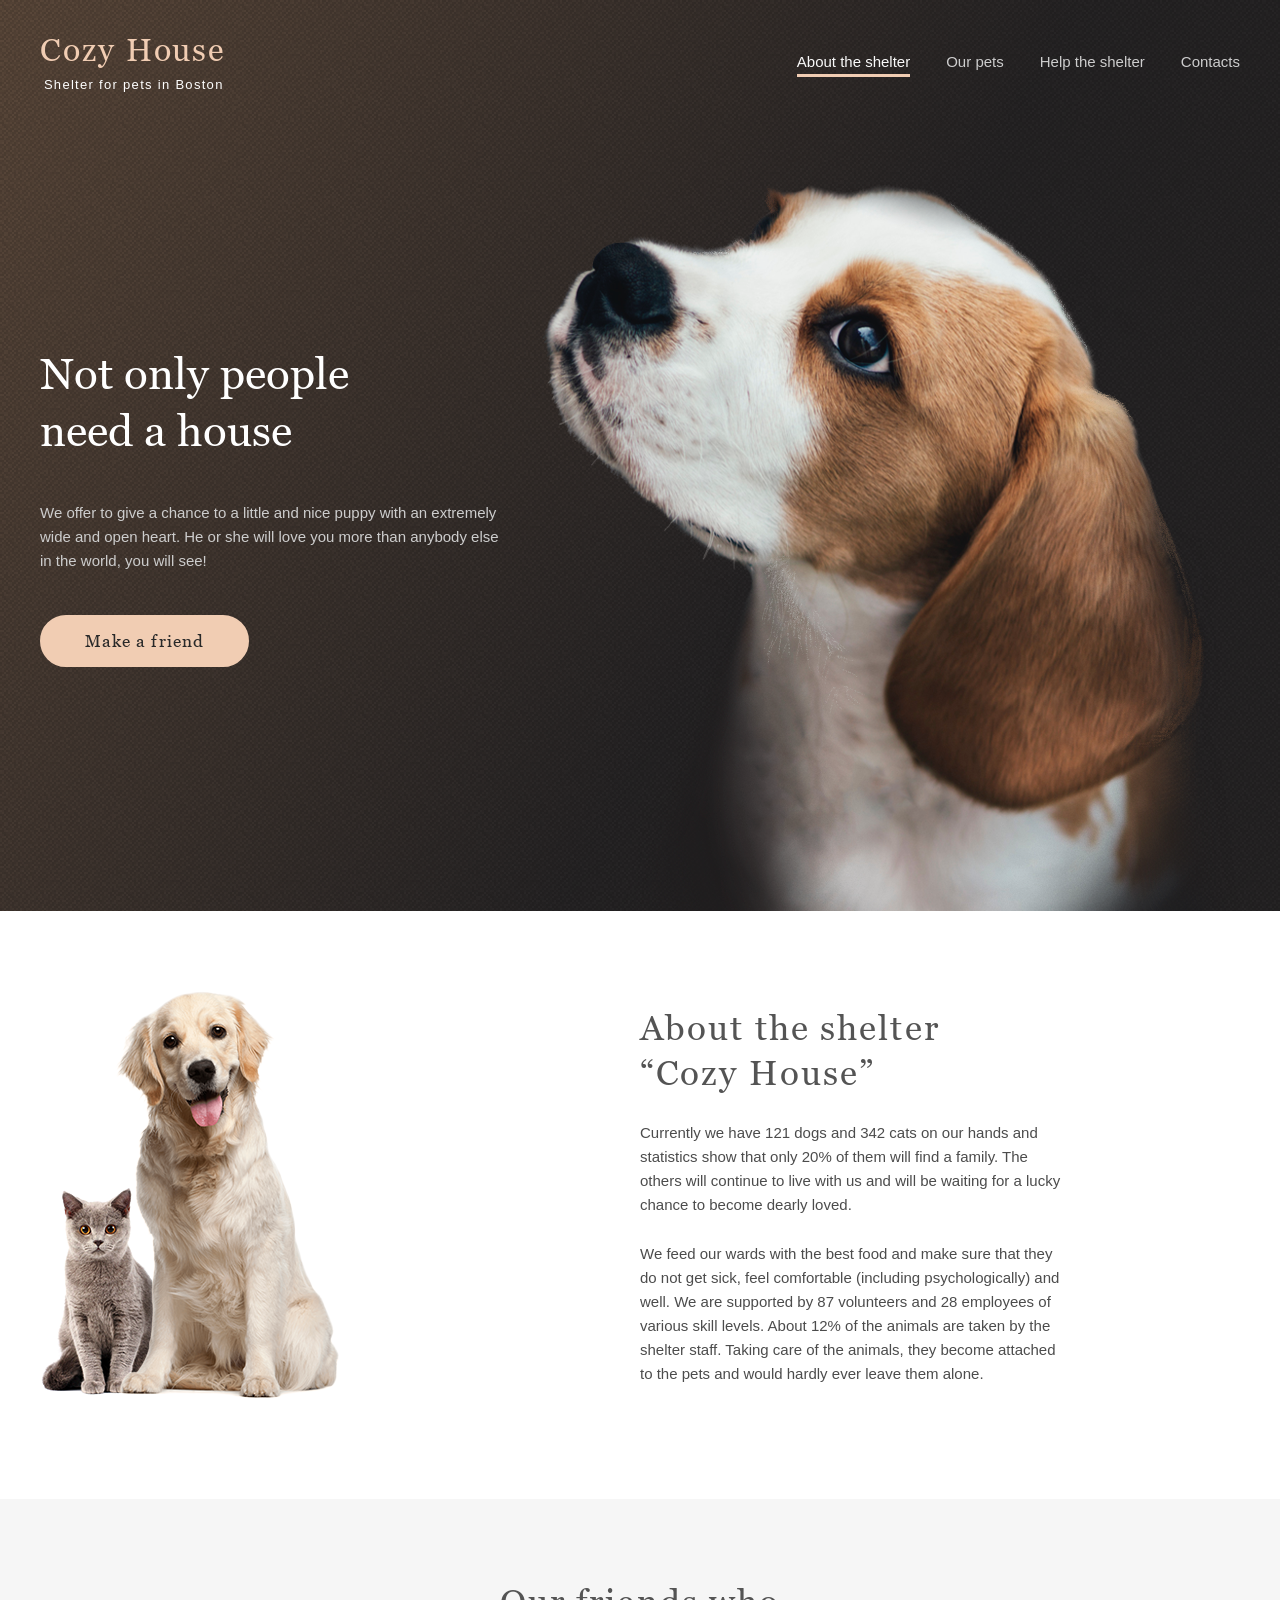
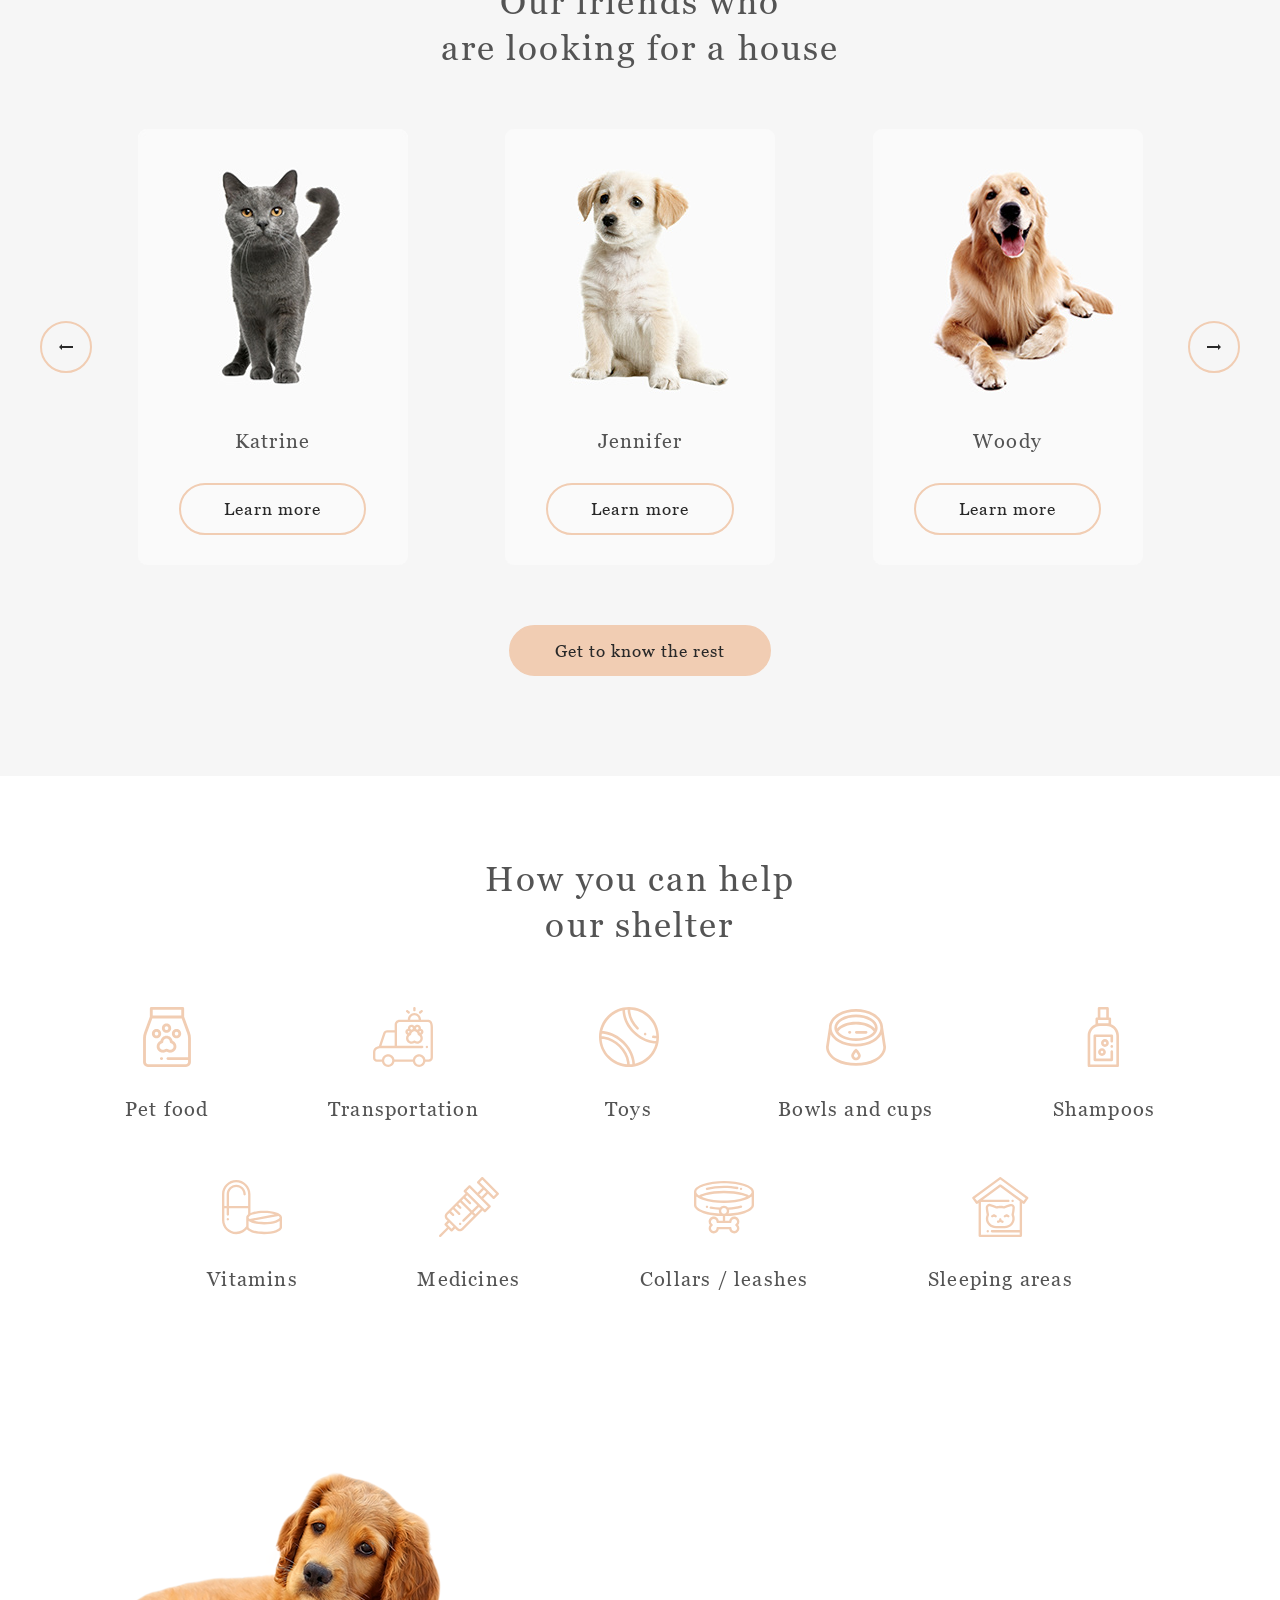
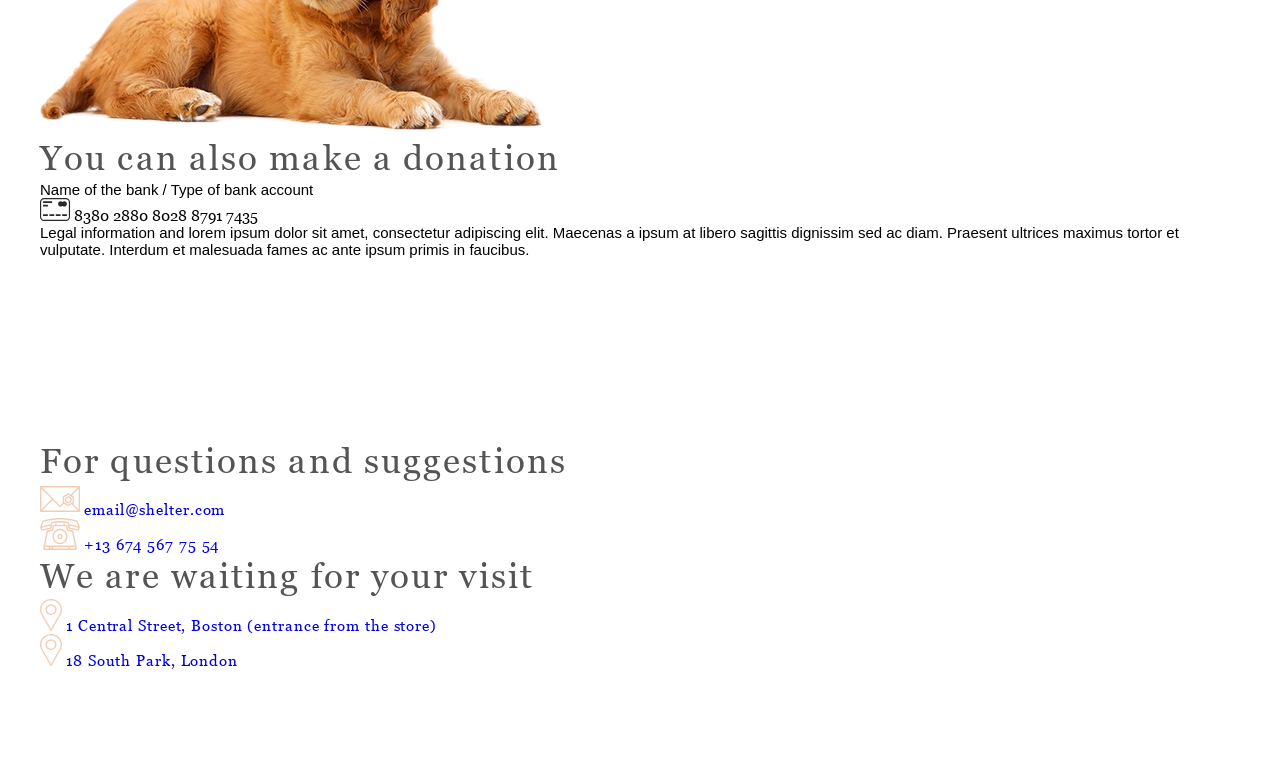
==== index.html @ 6442b113 "feat: add help section styles" ====
<!DOCTYPE html>
<html lang="en">

<head>
	<meta charset="UTF-8">
	<meta name="viewport" content="width=device-width, initial-scale=1">

	<title>Cozy Hose &bull; Shelter fot pets in Boston</title>

	<link rel="icon" href="assets/icons/dog-face.svg" type="image/svg+xml">
	<link rel="stylesheet" href="css/main.css">
</head>

<body>
	<section class="section" id="start">
		<div class="container">
			<header class="header">
				<div class="logo">
					<h1 class="logo__title">Cozy House</h1>
					<p class="logo__slogan">Shelter for pets in Boston</p>
				</div>
				
				<nav class="nav">
					<ul class="nav__list">
						<li class="nav__item"><a class="nav__link nav__link--active" href="#about">About the shelter</a></li>
						<li class="nav__item"><a class="nav__link" href="#pets">Our pets</a></li>
						<li class="nav__item"><a class="nav__link" href="#help">Help the shelter</a></li>
						<li class="nav__item"><a class="nav__link" href="#contacts">Contacts</a></li>
					</ul>
				</nav>
			</header>

			<div class="section__container">
				<div class="section__content">
					<h2 class="section__title">Not only people need a house</h2>
					<p class="section__text">We offer to give a chance to a little and nice puppy with an extremely wide and open heart. He or she will love you more than anybody else in the world, you will see!</p>
					<a class="button" href="#pets">Make a friend</a>
				</div>

				<img class="section__img" src="assets/images/start-screen-puppy.png" alt="Puppy">
			</div>
		</div>
	</section>

	<section class="section" id="about">
		<div class="container">
			<img class="section__img" src="assets/images/about-pets.png" alt="Dog with cat">

			<div class="section__content">
				<h2 class="section__title">About the shelter “Cozy House”</h2>
				<p class="section__text">Currently we have 121 dogs and 342 cats on our hands and statistics show that only 20% of them will find a family. The others will continue to live with us and will be waiting for a lucky chance to become dearly loved.</p>
				<p class="section__text">We feed our wards with the best food and make sure that they do not get sick, feel comfortable (including psychologically) and well. We are supported by 87 volunteers and 28 employees of various skill levels. About 12% of the animals are taken by the shelter staff. Taking care of the animals, they become attached to the pets and would hardly ever leave them alone.</p>
			</div>
		</div>
	</section>

	<section class="section" id="pets">
		<div class="container">
			<h2 class="section__title">Our friends who<br/>are looking for a house</h2>

			<div class="slider">
				<ul class="slider__list">
					<li class="card">
						<img class="card__img" src="assets/images/pet-katrine.jpg" alt="Cat Katrine">
						<h3 class="card__title">Katrine</h3>
						<button class="button button--alt">Learn more</button>
					</li>

					<li class="card">
						<img class="card__img" src="assets/images/pet-jennifer.jpg" alt="Dog Jennifer">
						<h3 class="card__title">Jennifer</h3>
						<button class="button button--alt">Learn more</button>
					</li>

					<li class="card">
						<img class="card__img" src="assets/images/pet-woody.jpg" alt="Dog Woody">
						<h3 class="card__title">Woody</h3>
						<button class="button button--alt">Learn more</button>
					</li>
				</ul>

				<div class="slider__nav">
					<button class="button button--alt slider__button slider__button--prev">
						<svg width="14" height="14" viewBox="0 0 14 6" fill="none" xmlns="http://www.w3.org/2000/svg">
							<path d="M14 2V4H3V6L0 3L3 0V2H14Z" fill="#292929" />
						</svg>
						<span class="button__text">Previous</span>
					</button>

					<button class="button button--alt slider__button slider__button--next">
						<svg class="button__icon" width="14" height="14" viewBox="0 0 14 6" fill="none" xmlns="http://www.w3.org/2000/svg">
							<path d="M14 2V4H3V6L0 3L3 0V2H14Z" fill="#292929" />
						</svg>
						<span class="button__text">Next</span>
					</button>
				</div>
			</div>

			<a class="button" href="#pets">Get to know the rest</a>
		</div>
	</section>

	<section class="section" id="help">
		<div class="container">
			<h2 class="section__title">How you can help<br />our shelter</h2>

			<ul class="help__list">
				<li class="help__item">
					<img class="help__icon" src="assets/icons/icon-pet-food.svg" alt="Bottle">
					<h3 class="help__title">Pet food</h3>
				</li>

				<li class="help__item">
					<img class="help__icon" src="assets/icons/icon-transportation.svg" alt="Car">
					<h3 class="help__title">Transportation</h3>
				</li>

				<li class="help__item">
					<img class="help__icon" src="assets/icons/icon-toys.svg" alt="Ball">
					<h3 class="help__title">Toys</h3>
				</li>

				<li class="help__item">
					<img class="help__icon" src="assets/icons/icon-bowls-and-cups.svg" alt="Bowl">
					<h3 class="help__title">Bowls and cups</h3>
				</li>

				<li class="help__item">
					<img class="help__icon" src="assets/icons/icon-shampoos.svg" alt="Shampoo">
					<h3 class="help__title">Shampoos</h3>
				</li>

				<li class="help__item">
					<img class="help__icon" src="assets/icons/icon-vitamins.svg" alt="Pills">
					<h3 class="help__title">Vitamins</h3>
				</li>

				<li class="help__item">
					<img class="help__icon" src="assets/icons/icon-medicines.svg" alt="Syringe">
					<h3 class="help__title">Medicines</h3>
				</li>

				<li class="help__item">
					<img class="help__icon" src="assets/icons/icon-collars-leashes.svg" alt="Collar">
					<h3 class="help__title">Collars / leashes</h3>
				</li>

				<li class="help__item">
					<img class="help__icon" src="assets/icons/icon-sleeping-area.svg" alt="Booth">
					<h3 class="help__title">Sleeping areas</h3>
				</li>
			</ul>
		</div>
	</section>

	<section class="section" id="donation">
		<div class="container">
			<img class="section__img" src="assets/images/donation-dog.png" alt="Sad dog">

			<div class="section__content">
				<h2 class="section__title">You can also make a donation</h2>
				<p class="section__subtitle">Name of the bank / Type of bank account</p>

				<div class="bank-card">
					<img class="bank-card__icon" src="assets/icons/credit-card.svg" alt="Bank card">
					<span class="bank-card__number">8380 2880 8028 8791 7435</span>
				</div>

				<p class="section__description">Legal information and lorem ipsum dolor sit amet, consectetur adipiscing elit. Maecenas a ipsum at libero sagittis dignissim sed ac diam. Praesent ultrices maximus tortor et vulputate. Interdum et malesuada fames ac ante ipsum primis in faucibus.</p>
			</div>
		</div>
	</section>

	<footer class="footer section" id="contacts">
		<div class="container">
			<div class="footer__column">
				<h2 class="section__title">For questions and suggestions</h2>

				<ul class="contacts__list">
					<li class="contacts__item">
						<img class="contact__icon" src="assets/icons/icon-email.svg" alt="Envelope">
						<a class="contact__link" href="mailto:email@shelter.com">email@shelter.com</a>
					</li>

					<li class="contacts__item">
						<img class="contact__icon" src="assets/icons/icon-phone.svg" alt="Phone">
						<a class="contact__link" href="tel:+136745677554">+13 674 567 75 54</a>
					</li>
				</ul>
			</div>

			<div class="footer__column">
				<h2 class="section__title">We are waiting for your visit</h2>

				<ul class="contacts__list">
					<li class="contacts__item">
						<img class="contact__icon" src="assets/icons/icon-marker.png" alt="Marker">
						<a class="contact__link" href="https://maps.app.goo.gl/amMdFjsu1oYTs95K6" target="_blank">1 Central Street, Boston (entrance from the store)</a>
					</li>

					<li class="contacts__item">
						<img class="contact__icon" src="assets/icons/icon-marker.png" alt="Marker">
						<a class="contact__link" href="https://maps.app.goo.gl/QRbNiAE42L1qrXa69" target="_blank">18 South Park, London </a>
					</li>
				</ul>
			</div>
		</div>
	</footer>
</body>

</html>
---- css/main.css ----
@import url("fonts.css");
@import url("colors.css");

html {
	box-sizing: border-box;
	height: 100%;
}

*, ::after, ::before {
	box-sizing: inherit;
}

body {
	height: inherit;
	margin: 0;
}

h1, h2, h3, ul, p {
	margin: 0;
	padding: 0;
}

ul {
	list-style: none;
}

a {
	text-decoration: none;
}

.container {
	margin: 0 auto;
	max-width: 1280px;
	padding-left: 2.5rem;
	padding-right: 2.5rem;
	padding-top: 5rem;
	padding-bottom: 6.25rem;
}

.section {
	.section__container {
		display: flex;
		justify-content: space-between;
	}

	.section__content {
		display: flex;
		flex-direction: column;
	}

	.section__title {
		font-size: 2.1875rem;
		line-height: 130%;
		color: var(--color-dark-l);
	}

	.section__text {
		line-height: 160%;
	}

}

.button {
	display: inline-flex;
	padding: 0.82em 2.55em;
	border-radius: 100px;
	border: 2px solid var(--color-primary);
	background-color: var(--color-primary);
	font-size: 1.0625rem;

	color: var(--color-dark-3xl);

	&:hover {
		border-color: var(--color-primary-light);
		background-color: var(--color-primary-light);
	}
}

.button--alt {
	background: transparent;
}

.header {
	display: flex;
	justify-content: space-between;
}

.logo {
	.logo__title {
		color: var(--color-primary);
		font-size: 2rem;
	}

	.logo__slogan {
		margin-top: 0.7em;
		margin-left: 0.3em;
		color: var(--color-light-xl);
		font-size: 0.8125rem;
		letter-spacing: 0.1em;
	}
}

.nav {
	align-content: center;

	.nav__list {
		display: flex;
		gap: 2.4em;
	}

	.nav__link {
		display: inline-flex;
		font-family: var(--font-family-secondary);
		letter-spacing: 0em;
		color: var(--color-dark-s);

		&:hover {
			color: var(--color-light-s);
		}
	}

	.nav__link--active {
		position: relative;
		color: var(--color-light-s);

		&::after {
			position: absolute;
			content: "";
			bottom: -7px;
			width: 100%;
			height: 3px;
			background-color: var(--color-primary);
		}
	}
}

#start {
	padding-top: 1.875rem;
	background: var(--background-start);

	.container {
		padding-top: 0;
		padding-bottom: 0;
	}

	.section__content {
		align-items: baseline;
		gap: 2.625rem;
		padding-top: 15.8rem;
		padding-bottom: 15.25rem;
	}

	.section__title {
		max-width: 310px;
		font-size: 2.75rem;
		letter-spacing: 0em;
		color: var(--color-light-xl);
	}

	.section__text {
		max-width: 460px;
		color: var(--color-dark-s);
	}

	.section__img {
		align-self: end;
		object-fit: contain;
	}
}

#about {
	background-color: var(--color-light-xl);

	.container {
		display: grid;
		grid-template-columns: repeat(2, 1fr);
		justify-self: end;
		align-items: center;
	}

	.section__content {
		max-width: 430px;
		gap: 1.5625rem;
	}

	.section__title {
		max-width: 370px;
	}

	.section__text {
		color: var(--color-dark-xl);
	}
}

#pets {
	background: var(--color-light-l);

	.container {
		display: flex;
		flex-direction: column;
		align-items: center;
		gap: 3.7rem;
	}

	.section__title {
		text-align: center;
	}
}

.slider {
	position: relative;
	width: 100%;

	.slider__list {
		display: flex;
		justify-content: space-evenly;
	}

	.slider__nav {
		position: absolute;
		top: 50%;
		display: flex;
		width: 100%;
		justify-content: space-between;
		transform: translateY(-50%);
		pointer-events: none;
	}

	.slider__button {
		padding: 1em;
		pointer-events: initial;

		.button__text {
			font-size: 0;
			letter-spacing: 0;
		}
	}

	.slider__button--next {
		.button__icon {
			transform: scaleX(-1);
		}
	}
}

.card {
	display: flex;
	flex-direction: column;
	align-items: center;
	gap: 1.87rem;
	border-radius: 9px;
	padding-bottom: 1.9rem;
	background: var(--color-light-s);
	overflow: hidden;
	cursor: pointer;

	.card__title {
		font-size: 1.25rem;
		color: var(--color-dark-l);
	}

	&:hover {
		background: var(--color-light-xl);
		box-shadow: 0 2px 35px 14px rgba(13, 13, 13, 0.04);
	}
}

#help {
	background: var(--color-light-xl);

	.container {
		display: grid;
		gap: 3.75rem;
	}

	.section__title {
		text-align: center;
	}
}

.help__list {
	display: flex;
	flex-wrap: wrap;
	justify-content: center;
	gap: 3.5rem 0;
}

.help__item {
	display: grid;
	padding: 0 3.74rem;
	justify-items: center;
	gap: 1.875rem;
}

.help__title {
	font-size: 1.25rem;
	color: var(--color-dark-l);
}
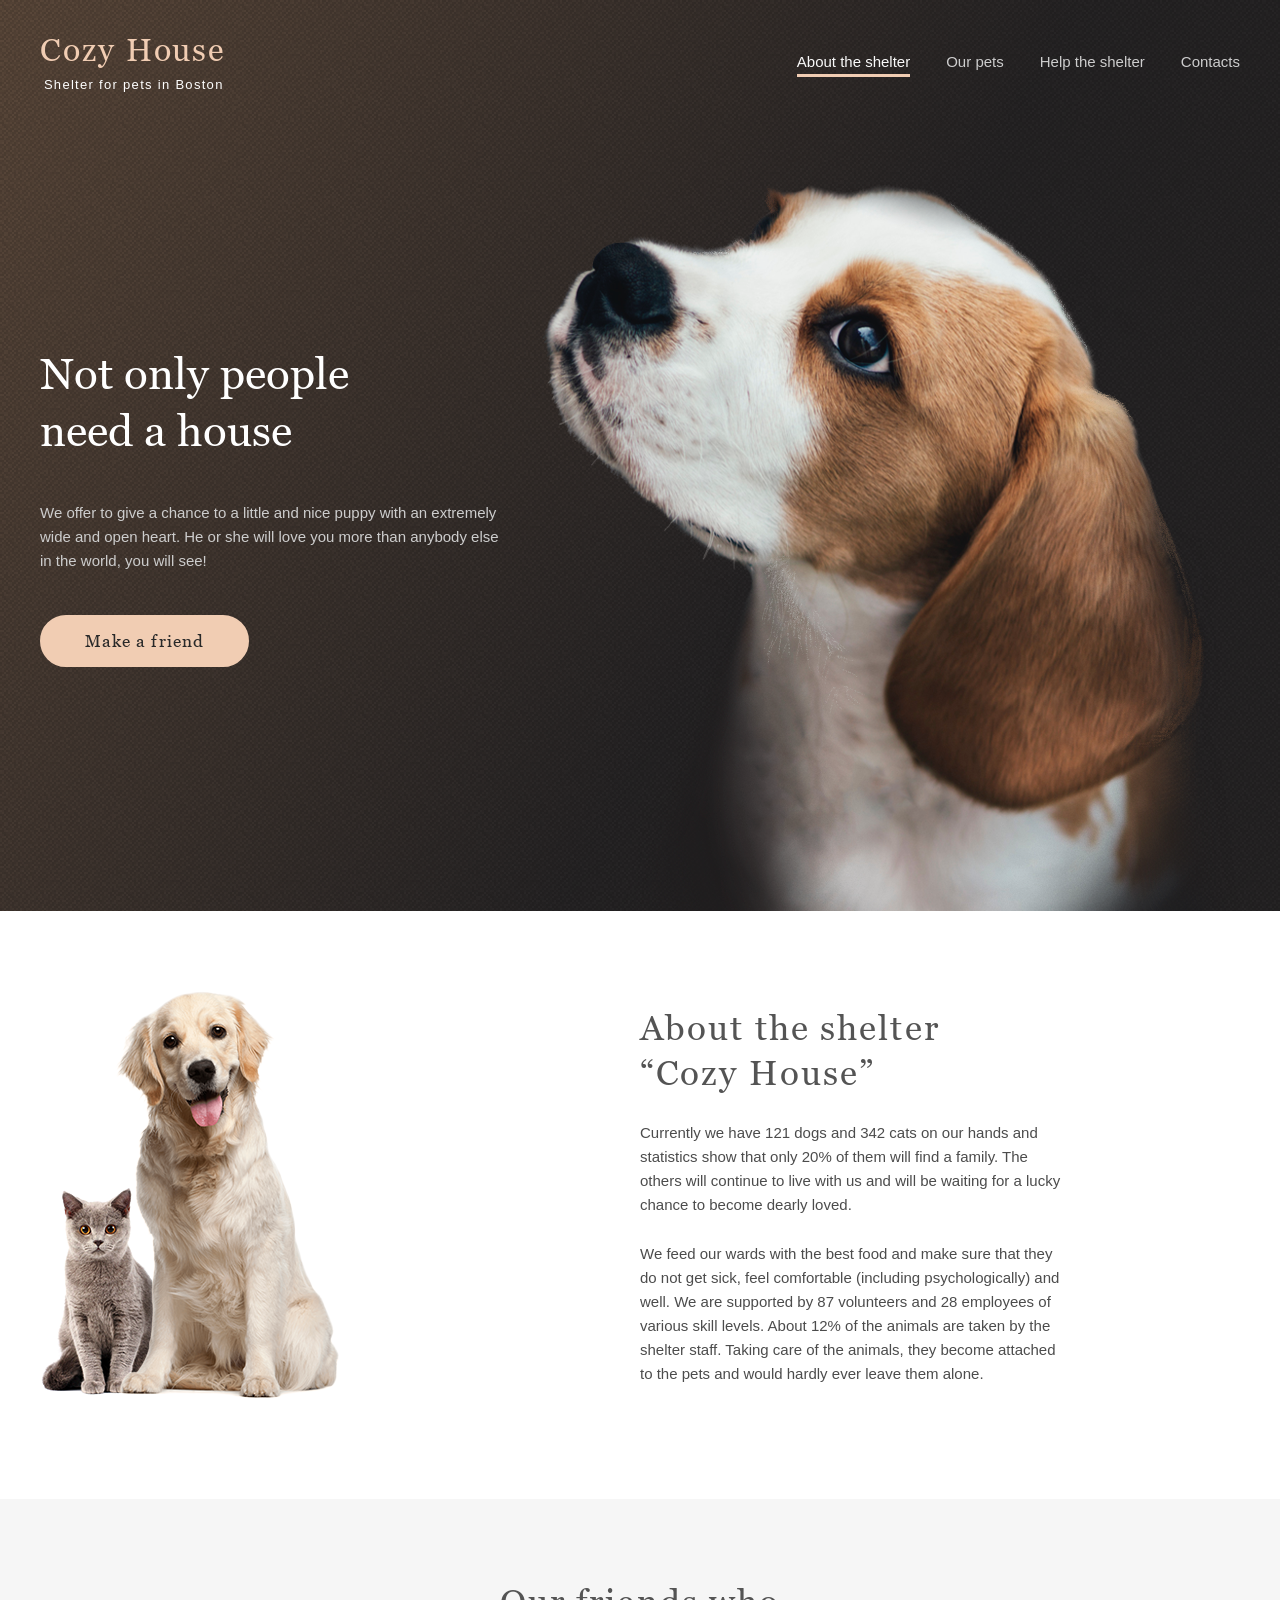
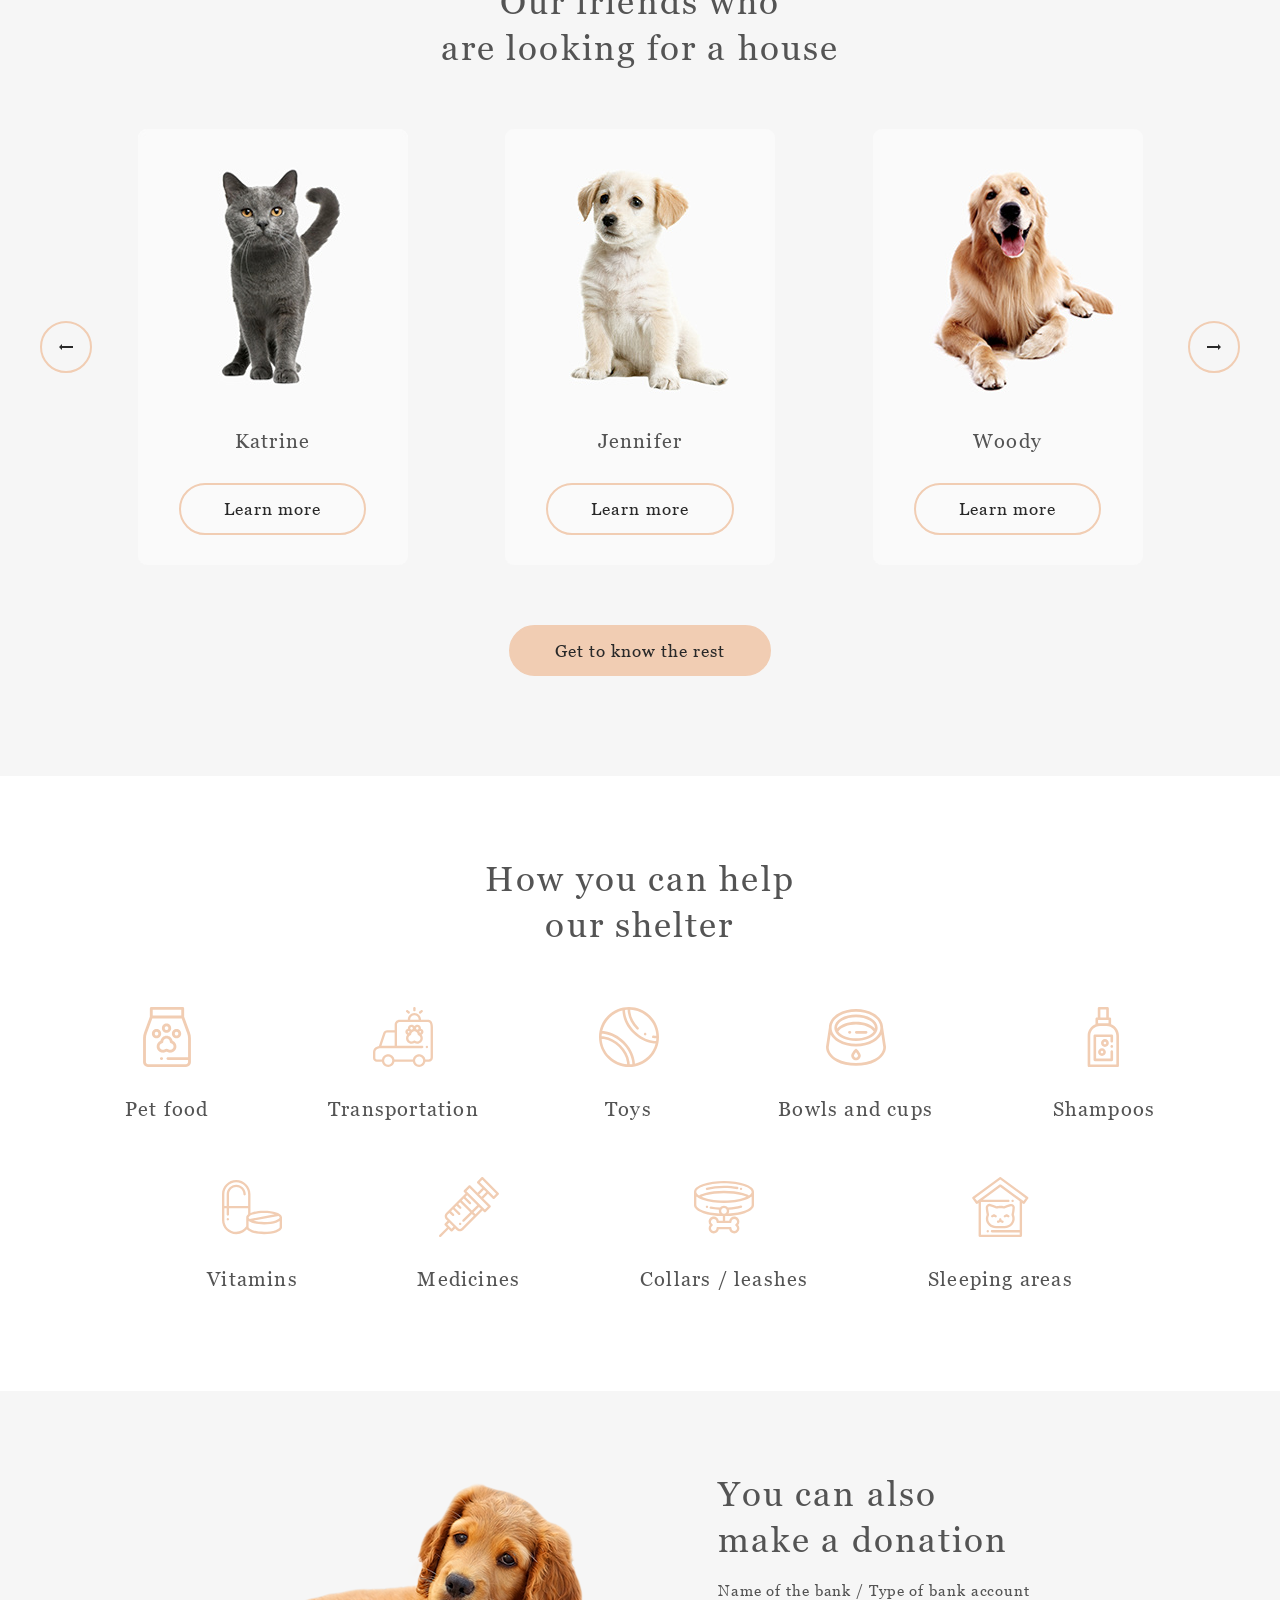
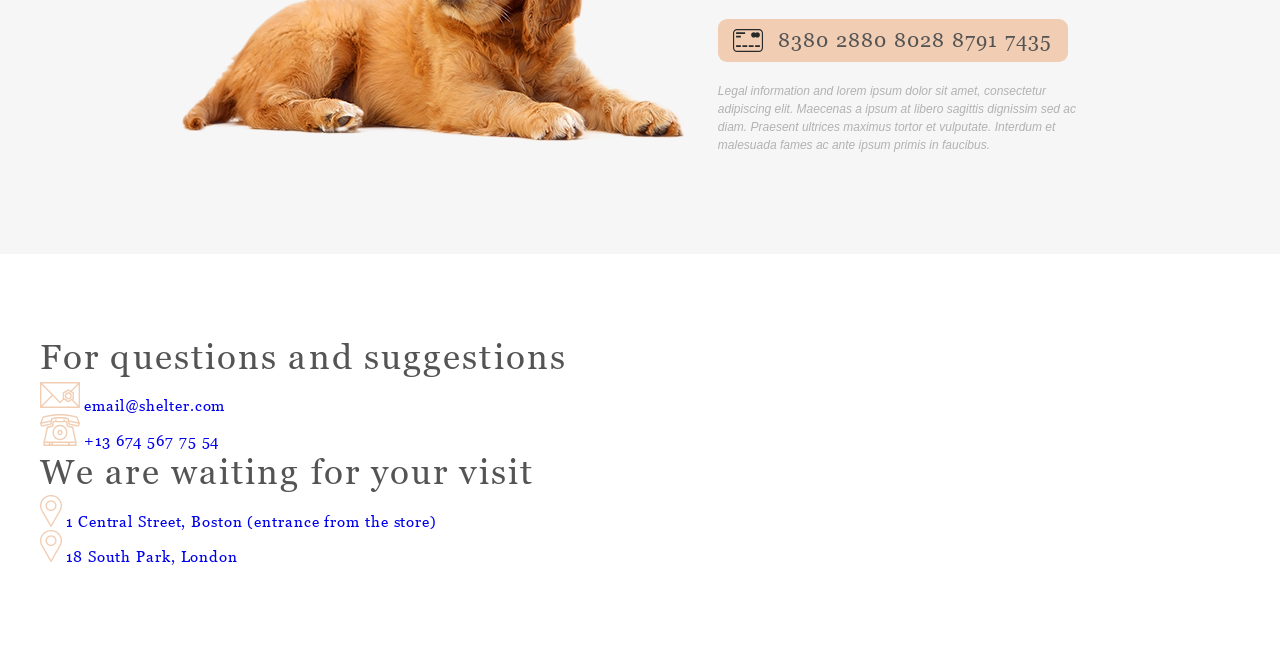
==== commit 4a6a0d1b: "feat: add danation section styles" ====
--- a/index.html
+++ b/index.html
@@ -158,7 +158,7 @@
 			<img class="section__img" src="assets/images/donation-dog.png" alt="Sad dog">
 
 			<div class="section__content">
-				<h2 class="section__title">You can also make a donation</h2>
+				<h2 class="section__title">You can also<br />make a donation</h2>
 				<p class="section__subtitle">Name of the bank / Type of bank account</p>
 
 				<div class="bank-card">
--- a/css/main.css
+++ b/css/main.css
@@ -26,6 +26,10 @@
 
 a {
 	text-decoration: none;
+}
+
+img {
+	object-fit: contain;
 }
 
 .container {
@@ -296,3 +300,45 @@
 	font-size: 1.25rem;
 	color: var(--color-dark-l);
 }
+
+#donation {
+	background: var(--color-light-l);
+
+	.container {
+		display: flex;
+		justify-content: center;
+		gap: 1.92rem;
+	}
+
+	.section__content {
+		max-width: 380px;
+		align-items: baseline;
+		gap: 1.25rem;
+
+		.section__subtitle {
+			font-family: var(--font-family-primary);
+			line-height: 110%;
+			letter-spacing: 0.06em;
+			color: var(--color-dark-l);
+		}
+
+		.section__description {
+			font-style: italic;
+			font-size: 0.75rem;
+			line-height: 150%;
+			color: var(--color-dark-m);
+		}
+	}
+}
+
+.bank-card {
+	display: flex;
+	border-radius: 9px;
+	padding: 0.5em 0.75em;
+	background: var(--color-primary);
+	font-size: 1.25rem;
+	line-height: 115%;
+	letter-spacing: 0.06em;
+	color: var(--color-dark-l);
+	gap: 0.75em;
+}
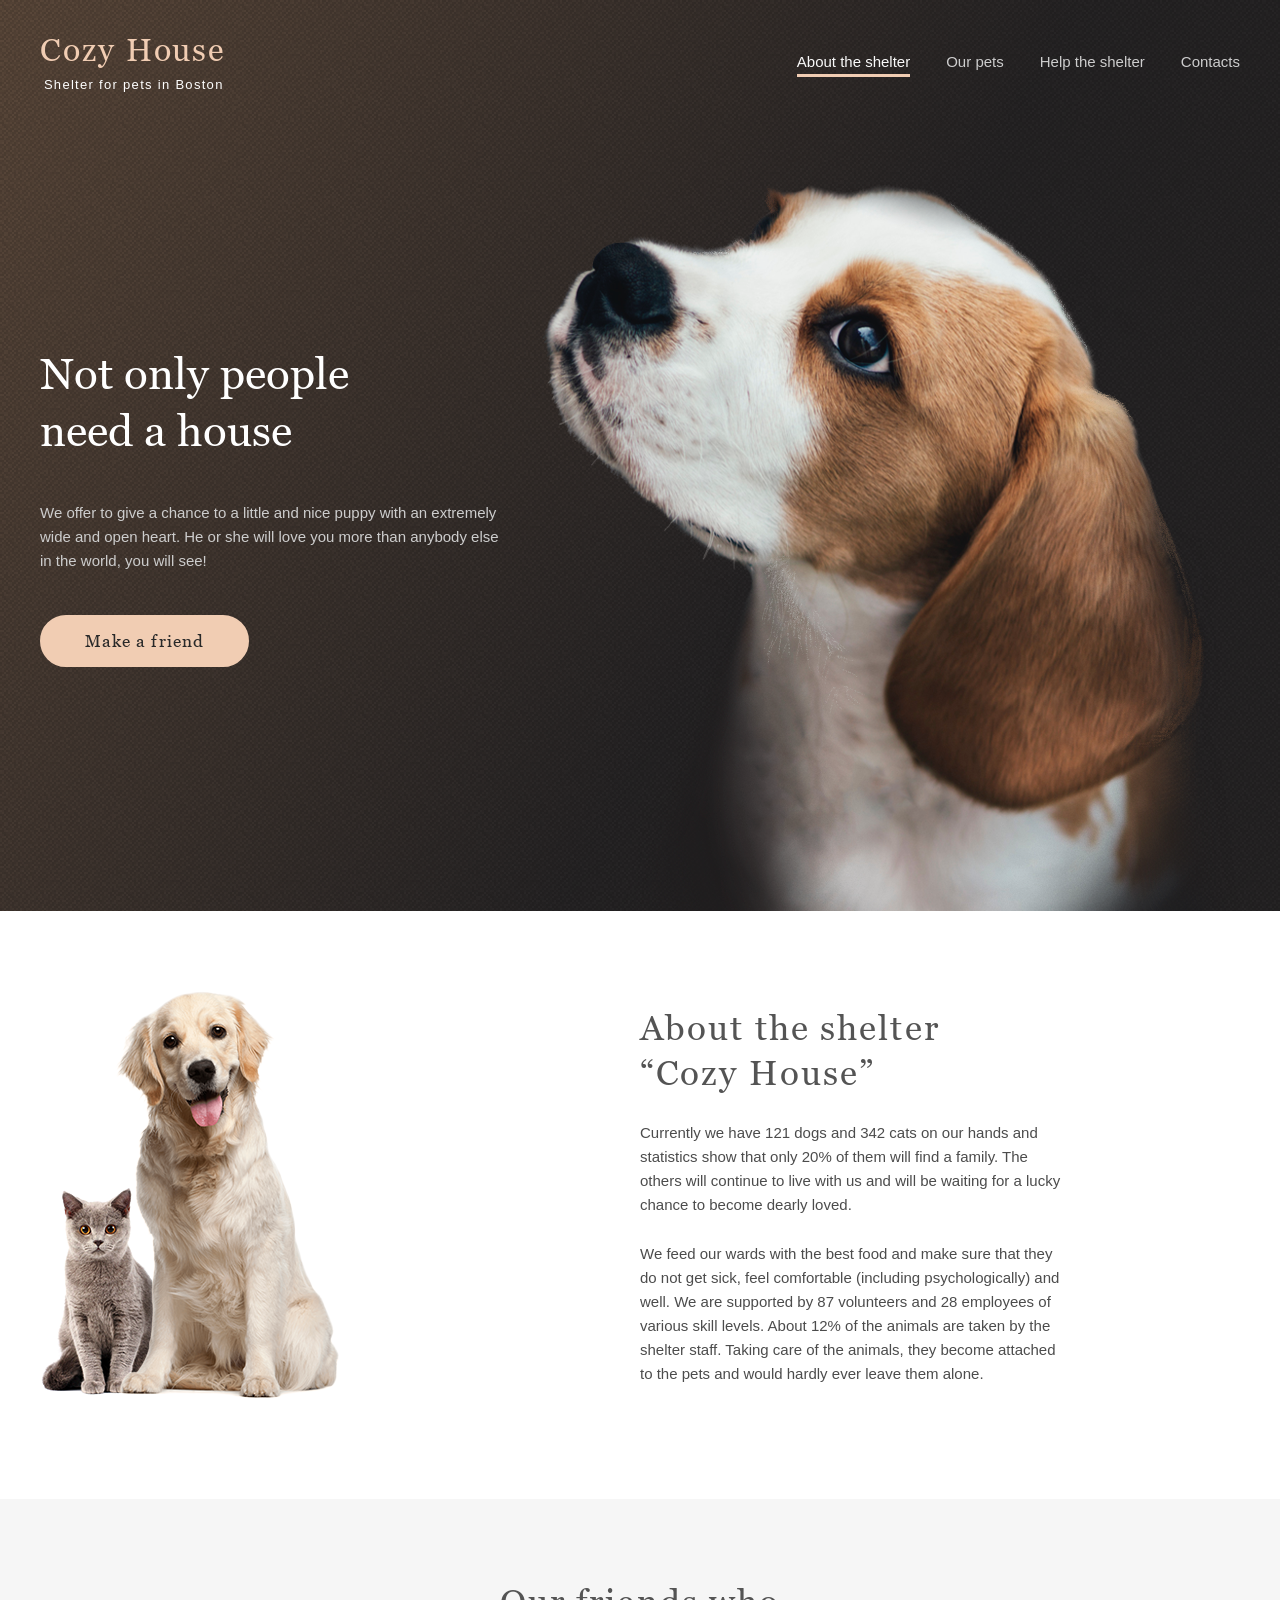
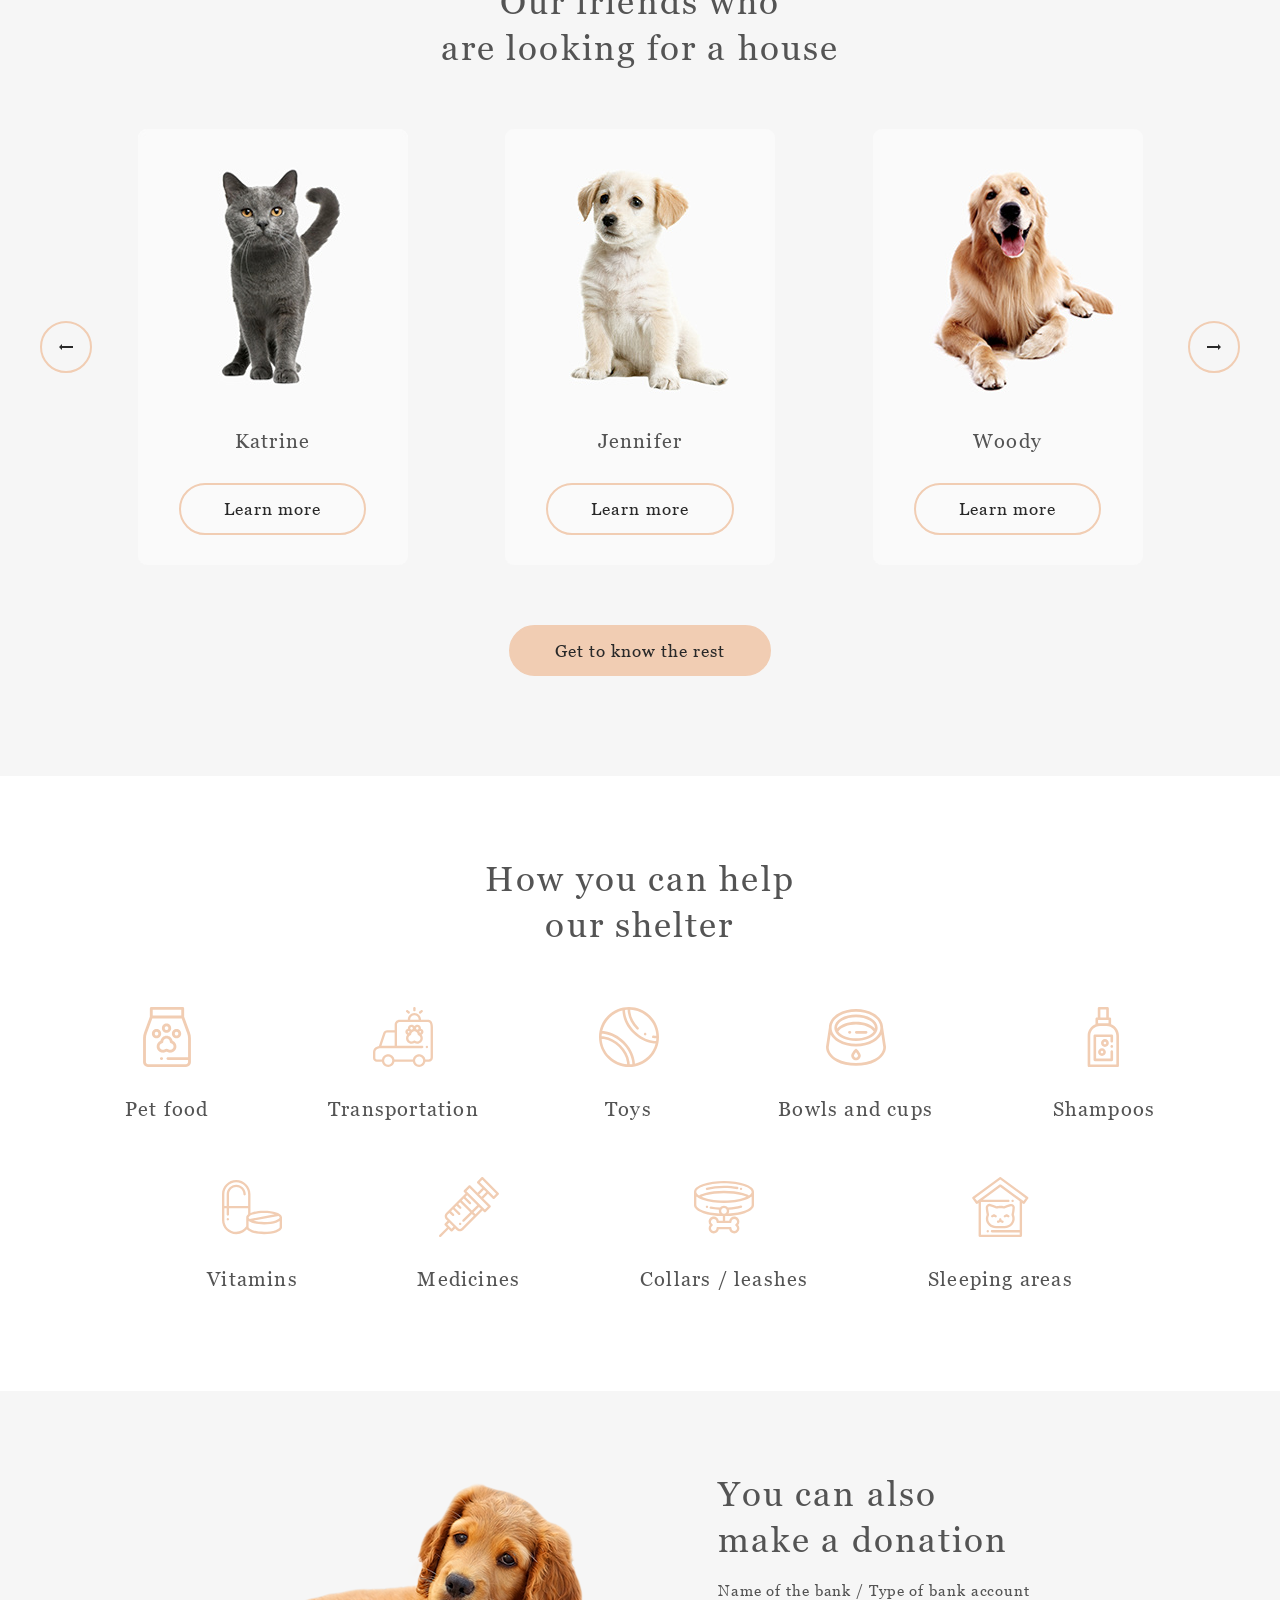
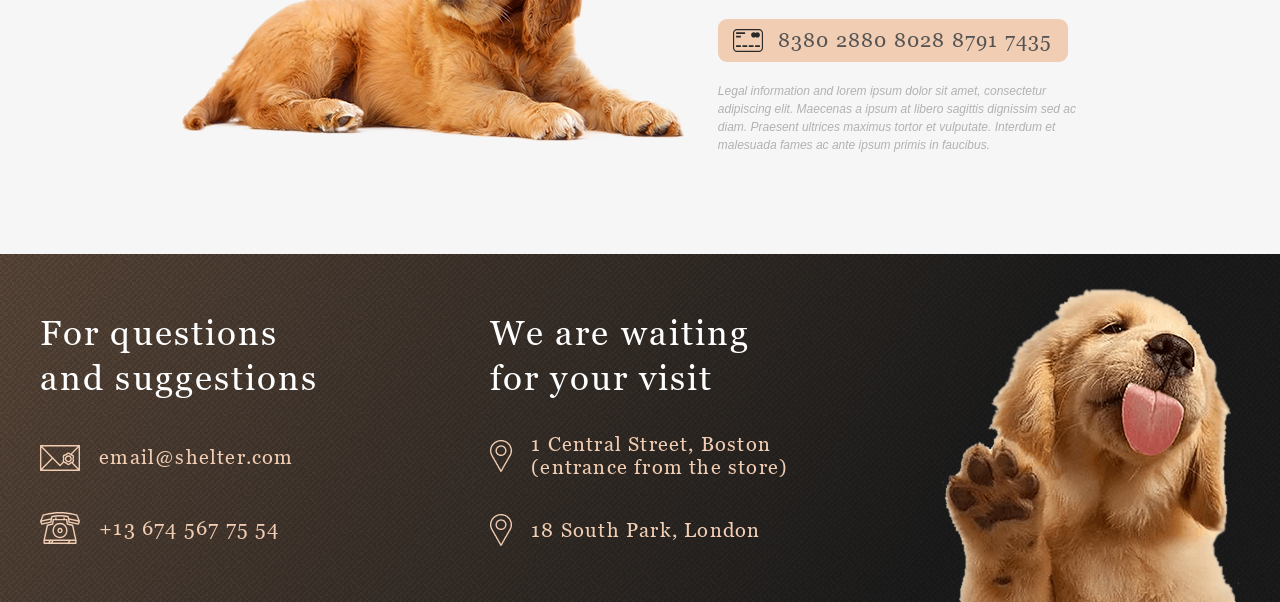
==== commit f3d9392a: "feat: add footer styles" ====
--- a/index.html
+++ b/index.html
@@ -178,13 +178,13 @@
 
 				<ul class="contacts__list">
 					<li class="contacts__item">
-						<img class="contact__icon" src="assets/icons/icon-email.svg" alt="Envelope">
-						<a class="contact__link" href="mailto:email@shelter.com">email@shelter.com</a>
-					</li>
-
-					<li class="contacts__item">
-						<img class="contact__icon" src="assets/icons/icon-phone.svg" alt="Phone">
-						<a class="contact__link" href="tel:+136745677554">+13 674 567 75 54</a>
+						<img class="contacts__icon" src="assets/icons/icon-email.svg" alt="Envelope">
+						<a class="contacts__link" href="mailto:email@shelter.com">email@shelter.com</a>
+					</li>
+
+					<li class="contacts__item">
+						<img class="contacts__icon" src="assets/icons/icon-phone.svg" alt="Phone">
+						<a class="contacts__link" href="tel:+136745677554">+13 674 567 75 54</a>
 					</li>
 				</ul>
 			</div>
@@ -194,16 +194,18 @@
 
 				<ul class="contacts__list">
 					<li class="contacts__item">
+						<img class="contacts__icon" src="assets/icons/icon-marker.png" alt="Marker">
+						<a class="contacts__link" href="https://maps.app.goo.gl/amMdFjsu1oYTs95K6" target="_blank">1 Central Street, Boston (entrance from the store)</a>
+					</li>
+
+					<li class="contacts__item">
 						<img class="contact__icon" src="assets/icons/icon-marker.png" alt="Marker">
-						<a class="contact__link" href="https://maps.app.goo.gl/amMdFjsu1oYTs95K6" target="_blank">1 Central Street, Boston (entrance from the store)</a>
-					</li>
-
-					<li class="contacts__item">
-						<img class="contact__icon" src="assets/icons/icon-marker.png" alt="Marker">
-						<a class="contact__link" href="https://maps.app.goo.gl/QRbNiAE42L1qrXa69" target="_blank">18 South Park, London </a>
+						<a class="contacts__link" href="https://maps.app.goo.gl/QRbNiAE42L1qrXa69" target="_blank">18 South Park, London </a>
 					</li>
 				</ul>
 			</div>
+			
+			<img class="footer__img" src="assets/images/footer-puppy.png" alt="Puppy">
 		</div>
 	</footer>
 </body>
--- a/css/main.css
+++ b/css/main.css
@@ -342,3 +342,56 @@
 	color: var(--color-dark-l);
 	gap: 0.75em;
 }
+
+.footer {
+	background: var(--background-footer);
+
+	.container {
+		padding-top: 0;
+		padding-bottom: 0;
+		display: grid;
+		grid-template-columns: repeat(3, 300px);
+		justify-content: space-between;
+	}
+
+	.section__title {
+		color: var(--color-light-xl);
+	}
+
+	.footer__column {
+		display: grid;
+		gap: 2rem;
+		padding: 3.5rem 0;
+	}
+
+	.footer__img {
+		justify-self: end;
+		align-self: end;
+	}
+
+	.contacts__list {
+		display: grid;
+		gap: 2.2rem;
+	}
+
+	.contacts__item {
+		display: flex;
+		align-items: center;
+		gap: 1.2rem;
+	}
+
+	.contacts__icon {
+		object-fit: none;
+	}
+
+	.contacts__link {
+		font-size: 1.25rem;
+		line-height: 115%;
+		color: var(--color-primary);
+
+		&:hover {
+			color: var(--color-primary-light);
+			text-decoration: underline;
+		}
+	}
+}
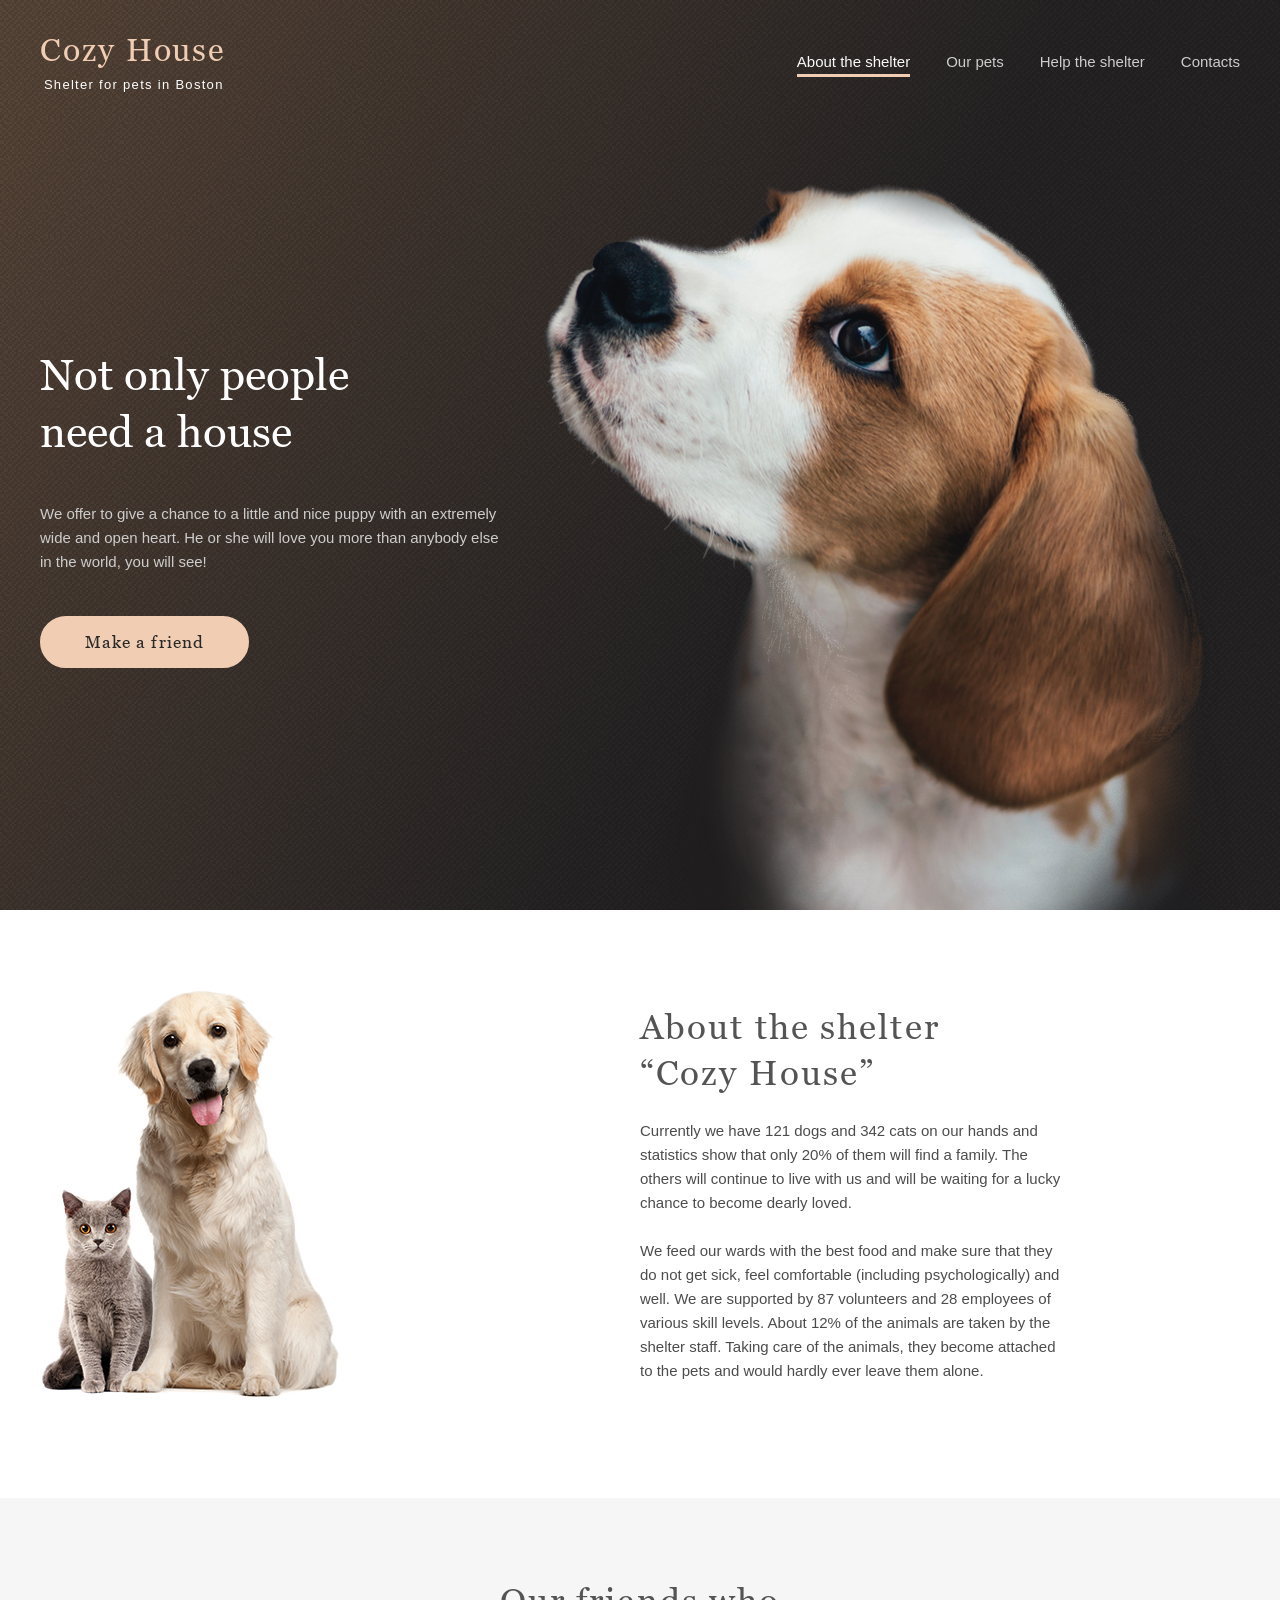
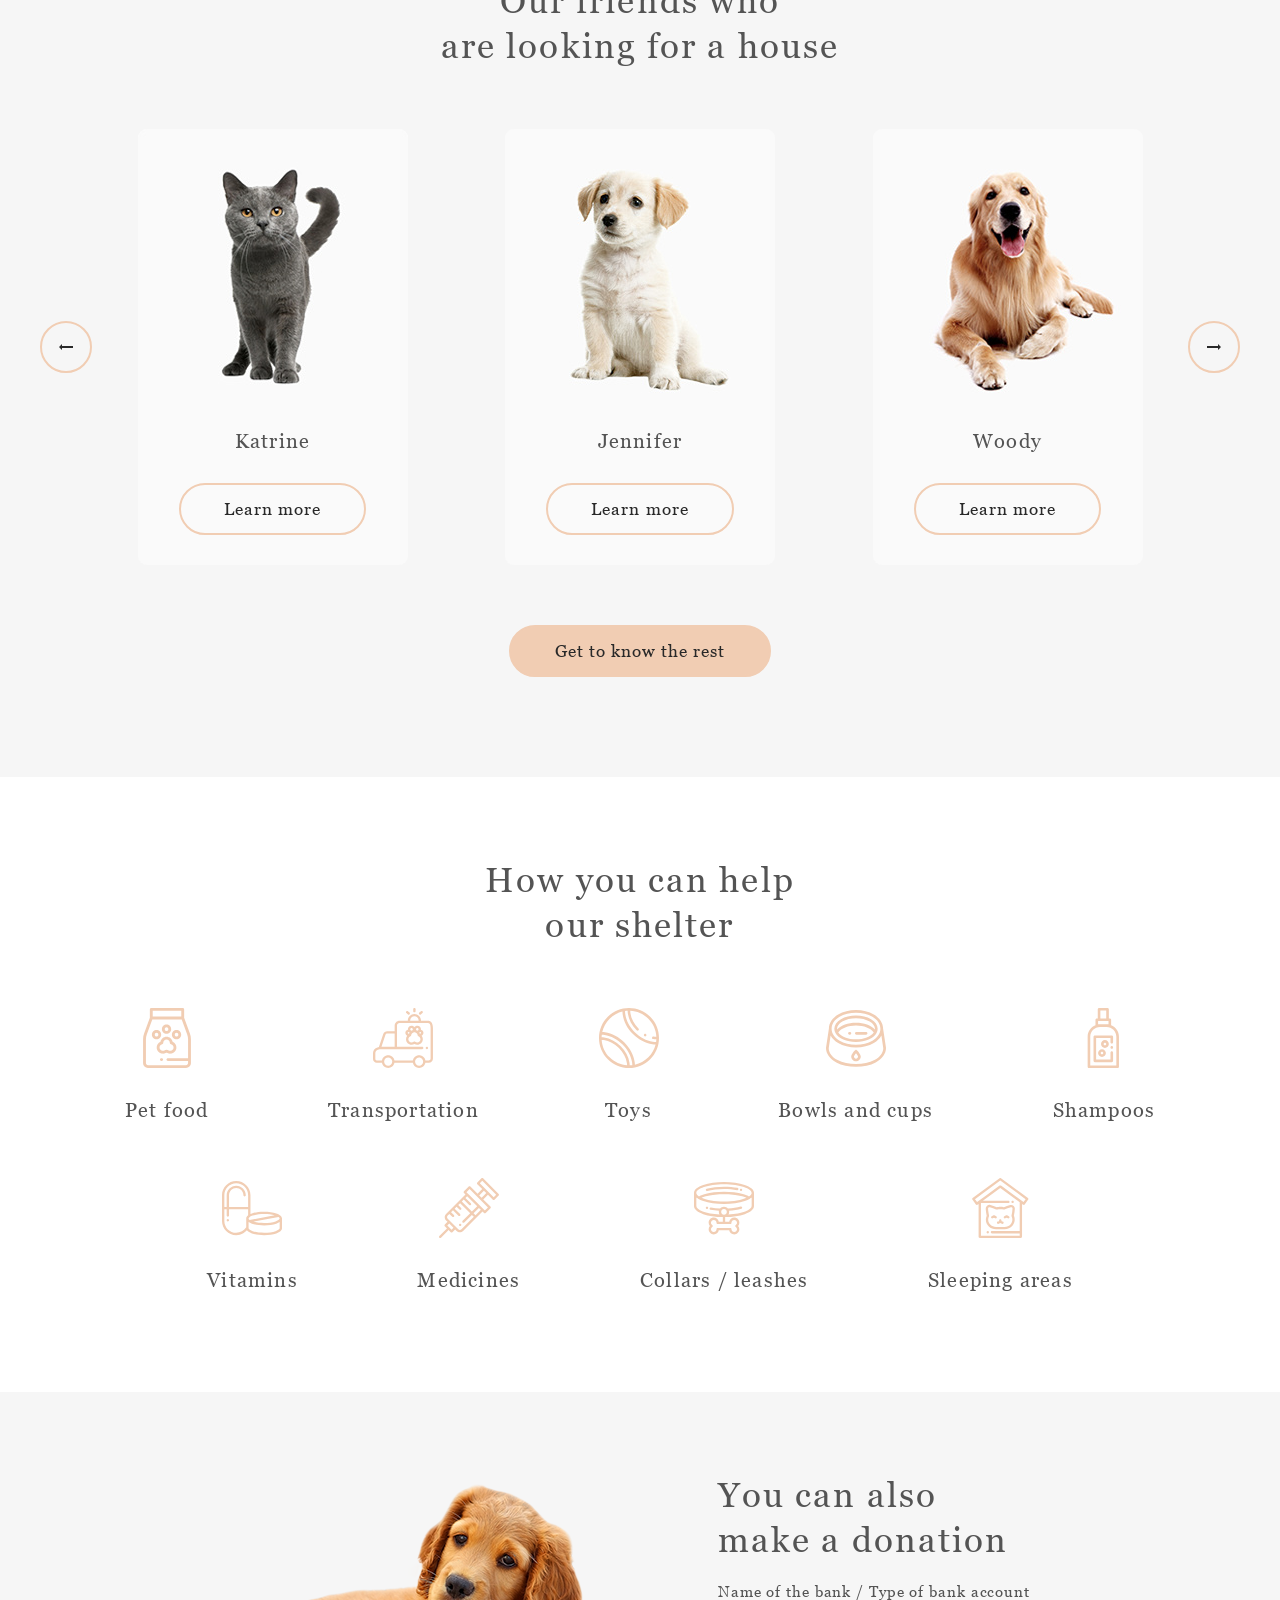
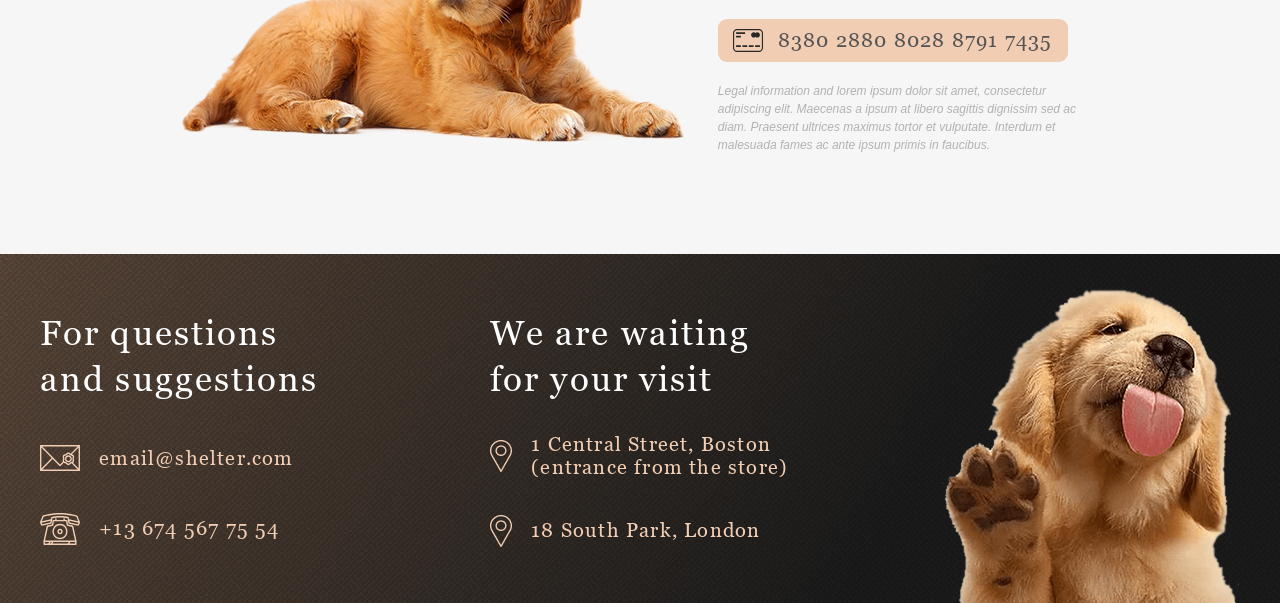
==== commit 4a81ce0d: "feat: change header in main page and add pets page with header and footer" ====
--- a/index.html
+++ b/index.html
@@ -5,7 +5,7 @@
 	<meta charset="UTF-8">
 	<meta name="viewport" content="width=device-width, initial-scale=1">
 
-	<title>Cozy Hose &bull; Shelter fot pets in Boston</title>
+	<title>Cozy Hose &bull; Main page</title>
 
 	<link rel="icon" href="assets/icons/dog-face.svg" type="image/svg+xml">
 	<link rel="stylesheet" href="css/main.css">
@@ -13,8 +13,8 @@
 
 <body>
 	<section class="section" id="start">
-		<div class="container">
-			<header class="header">
+		<header class="header">
+			<div class="container header__container">
 				<div class="logo">
 					<h1 class="logo__title">Cozy House</h1>
 					<p class="logo__slogan">Shelter for pets in Boston</p>
@@ -23,22 +23,22 @@
 				<nav class="nav">
 					<ul class="nav__list">
 						<li class="nav__item"><a class="nav__link nav__link--active" href="#about">About the shelter</a></li>
-						<li class="nav__item"><a class="nav__link" href="#pets">Our pets</a></li>
+						<li class="nav__item"><a class="nav__link" href="pets.html">Our pets</a></li>
 						<li class="nav__item"><a class="nav__link" href="#help">Help the shelter</a></li>
 						<li class="nav__item"><a class="nav__link" href="#contacts">Contacts</a></li>
 					</ul>
 				</nav>
-			</header>
-
-			<div class="section__container">
-				<div class="section__content">
-					<h2 class="section__title">Not only people need a house</h2>
-					<p class="section__text">We offer to give a chance to a little and nice puppy with an extremely wide and open heart. He or she will love you more than anybody else in the world, you will see!</p>
-					<a class="button" href="#pets">Make a friend</a>
-				</div>
-
-				<img class="section__img" src="assets/images/start-screen-puppy.png" alt="Puppy">
-			</div>
+			</div>
+		</header>
+
+		<div class="container section__container">
+			<div class="section__content">
+				<h2 class="section__title">Not only people need a house</h2>
+				<p class="section__text">We offer to give a chance to a little and nice puppy with an extremely wide and open heart. He or she will love you more than anybody else in the world, you will see!</p>
+				<a class="button" href="#pets">Make a friend</a>
+			</div>
+
+			<img class="section__img" src="assets/images/start-screen-puppy.png" alt="Puppy">
 		</div>
 	</section>
 
@@ -96,7 +96,7 @@
 				</div>
 			</div>
 
-			<a class="button" href="#pets">Get to know the rest</a>
+			<a class="button" href="pets.html">Get to know the rest</a>
 		</div>
 	</section>
 
--- a/css/main.css
+++ b/css/main.css
@@ -45,6 +45,8 @@
 	.section__container {
 		display: flex;
 		justify-content: space-between;
+		padding-top: 0;
+		padding-bottom: 0;
 	}
 
 	.section__content {
@@ -85,8 +87,12 @@
 }
 
 .header {
-	display: flex;
-	justify-content: space-between;
+	.header__container {
+		display: flex;
+		justify-content: space-between;
+		padding-top: 1.875rem;
+		padding-bottom: 1.875rem;
+	}
 }
 
 .logo {
@@ -139,19 +145,13 @@
 }
 
 #start {
-	padding-top: 1.875rem;
 	background: var(--background-start);
-
-	.container {
-		padding-top: 0;
-		padding-bottom: 0;
-	}
 
 	.section__content {
 		align-items: baseline;
-		gap: 2.625rem;
-		padding-top: 15.8rem;
-		padding-bottom: 15.25rem;
+		gap: 2.6rem;
+		padding-top: 14rem;
+		padding-bottom: 15.15rem;
 	}
 
 	.section__title {
@@ -184,7 +184,7 @@
 
 	.section__content {
 		max-width: 430px;
-		gap: 1.5625rem;
+		gap: 1.5rem;
 	}
 
 	.section__title {
@@ -203,7 +203,7 @@
 		display: flex;
 		flex-direction: column;
 		align-items: center;
-		gap: 3.7rem;
+		gap: 3.75rem;
 	}
 
 	.section__title {
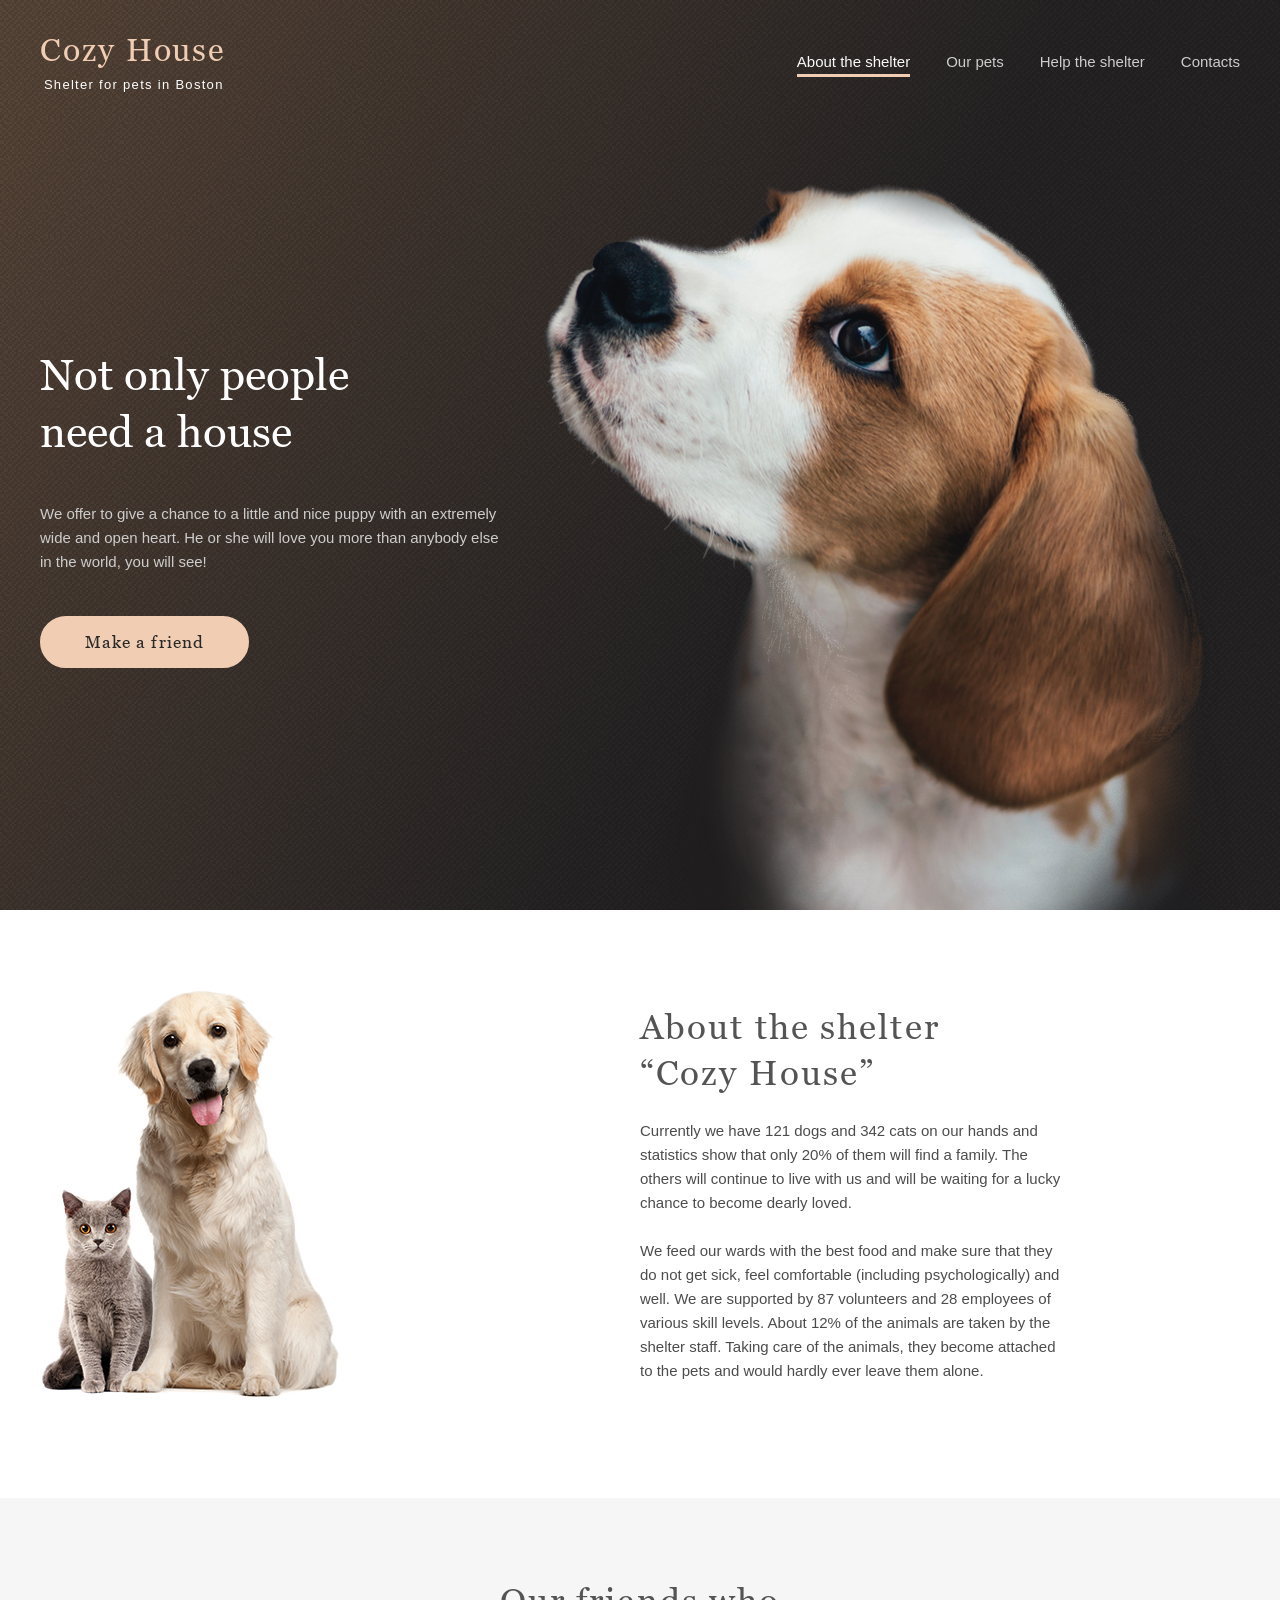
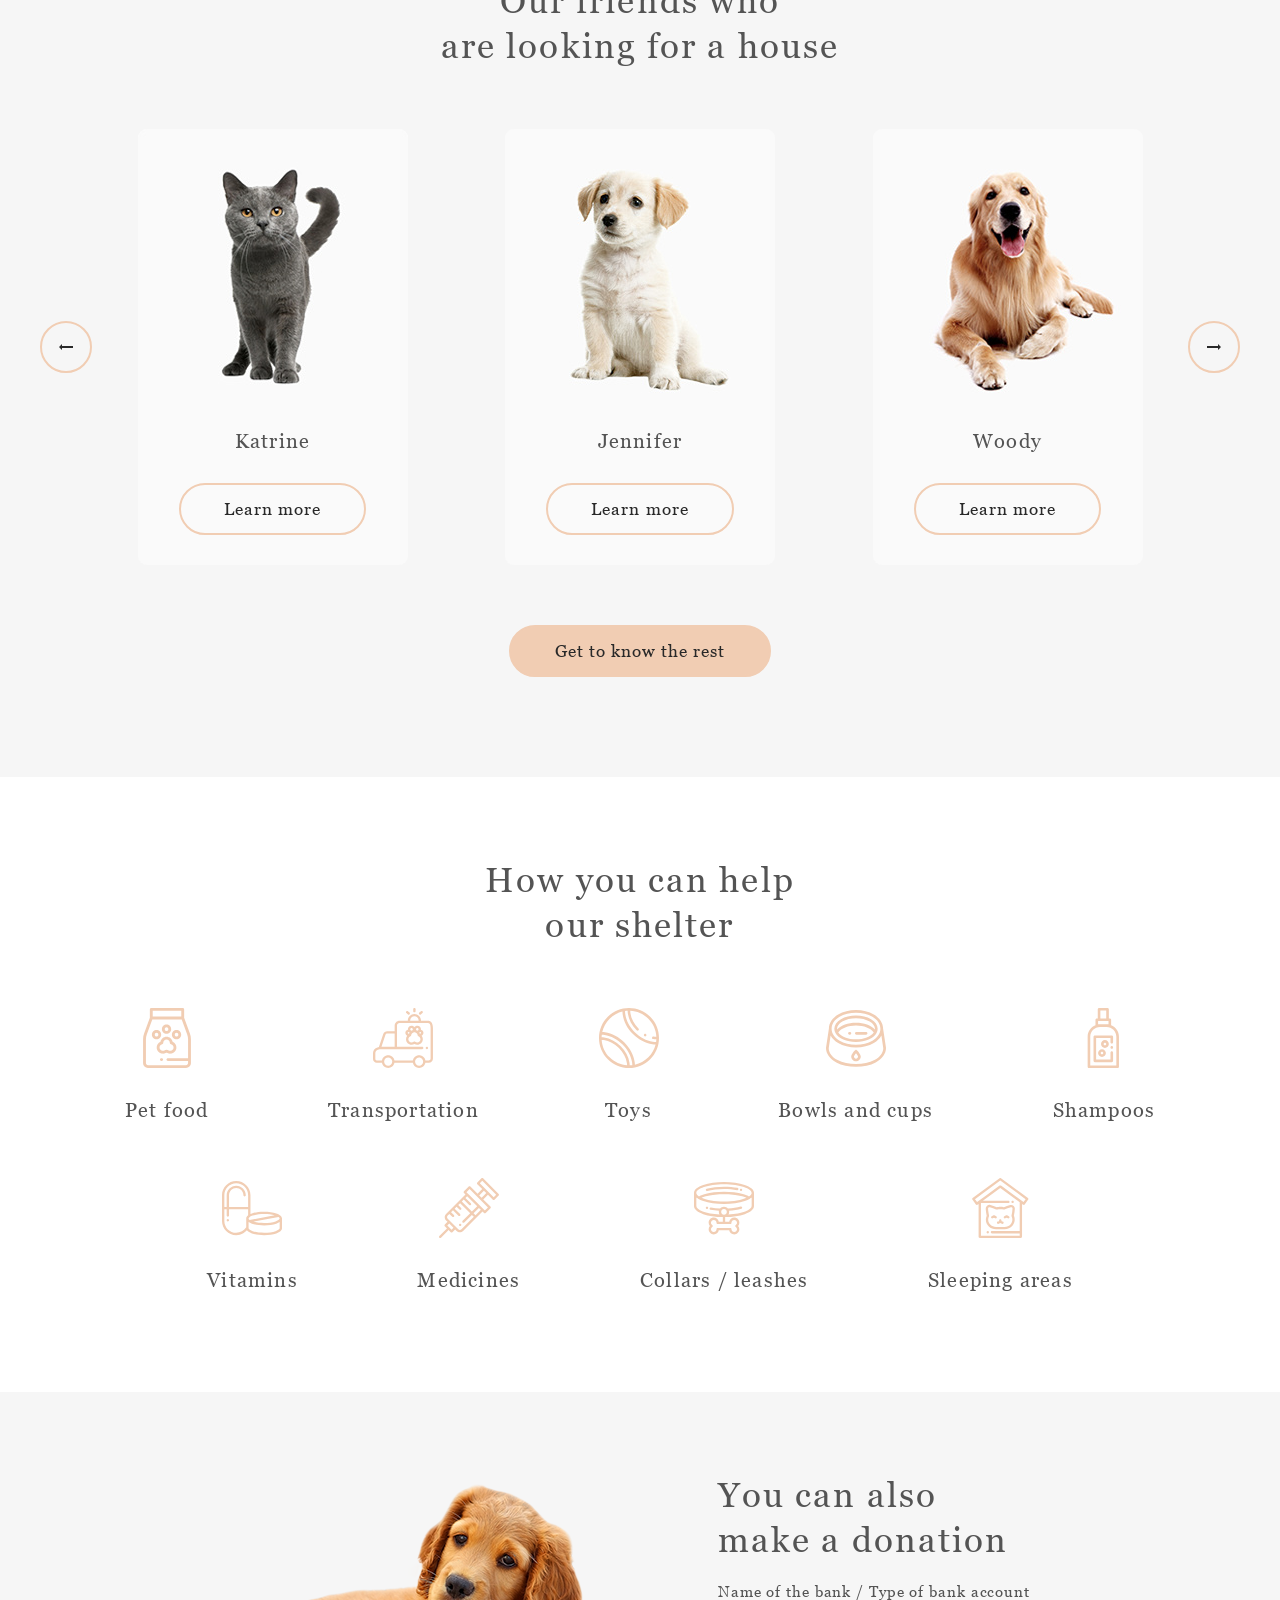
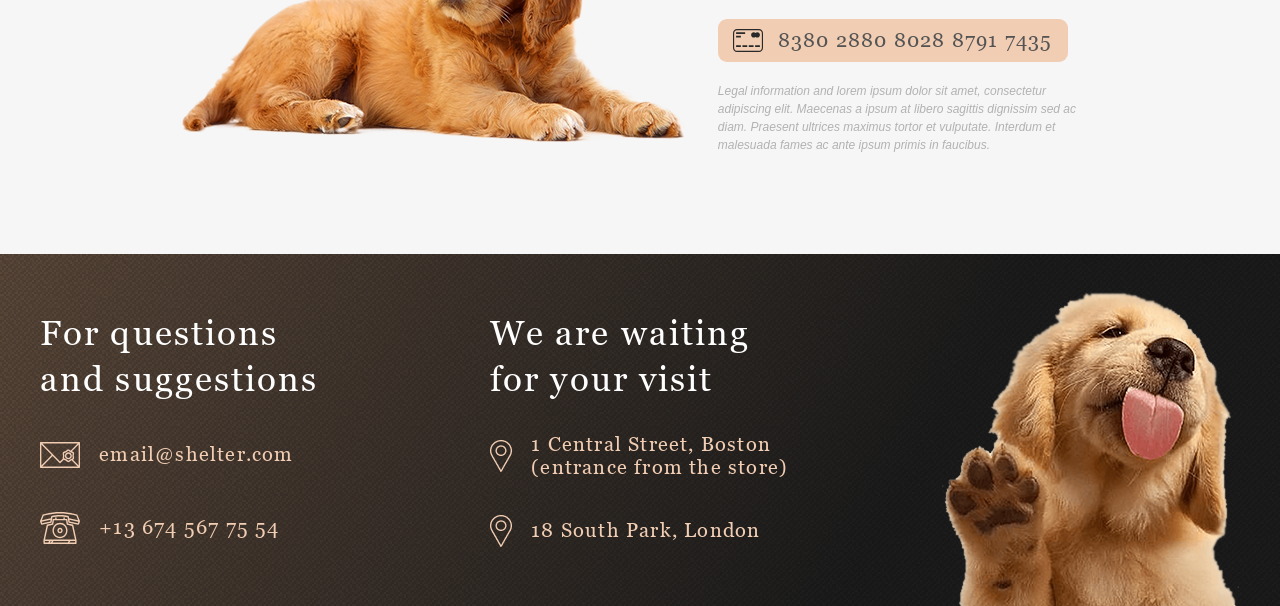
==== commit 4e4d9d05: "feat: add transition for buttons, links and cards" ====
--- a/index.html
+++ b/index.html
@@ -15,10 +15,10 @@
 	<section class="section" id="start">
 		<header class="header">
 			<div class="container header__container">
-				<div class="logo">
+				<a class="logo" href="">
 					<h1 class="logo__title">Cozy House</h1>
 					<p class="logo__slogan">Shelter for pets in Boston</p>
-				</div>
+				</a>
 				
 				<nav class="nav">
 					<ul class="nav__list">
@@ -54,7 +54,7 @@
 		</div>
 	</section>
 
-	<section class="section" id="pets">
+	<section class="section pets" id="pets">
 		<div class="container">
 			<h2 class="section__title">Our friends who<br/>are looking for a house</h2>
 
@@ -80,14 +80,14 @@
 				</ul>
 
 				<div class="slider__nav">
-					<button class="button button--alt slider__button slider__button--prev">
-						<svg width="14" height="14" viewBox="0 0 14 6" fill="none" xmlns="http://www.w3.org/2000/svg">
+					<button class="button button--alt button--nav button--prev">
+						<svg class="button__icon" width="14" height="14" viewBox="0 0 14 6" fill="none" xmlns="http://www.w3.org/2000/svg">
 							<path d="M14 2V4H3V6L0 3L3 0V2H14Z" fill="#292929" />
 						</svg>
 						<span class="button__text">Previous</span>
 					</button>
 
-					<button class="button button--alt slider__button slider__button--next">
+					<button class="button button--alt button--nav button--next">
 						<svg class="button__icon" width="14" height="14" viewBox="0 0 14 6" fill="none" xmlns="http://www.w3.org/2000/svg">
 							<path d="M14 2V4H3V6L0 3L3 0V2H14Z" fill="#292929" />
 						</svg>
@@ -161,10 +161,10 @@
 				<h2 class="section__title">You can also<br />make a donation</h2>
 				<p class="section__subtitle">Name of the bank / Type of bank account</p>
 
-				<div class="bank-card">
+				<a class="bank-card" href="">
 					<img class="bank-card__icon" src="assets/icons/credit-card.svg" alt="Bank card">
 					<span class="bank-card__number">8380 2880 8028 8791 7435</span>
-				</div>
+				</a>
 
 				<p class="section__description">Legal information and lorem ipsum dolor sit amet, consectetur adipiscing elit. Maecenas a ipsum at libero sagittis dignissim sed ac diam. Praesent ultrices maximus tortor et vulputate. Interdum et malesuada fames ac ante ipsum primis in faucibus.</p>
 			</div>
@@ -178,13 +178,17 @@
 
 				<ul class="contacts__list">
 					<li class="contacts__item">
-						<img class="contacts__icon" src="assets/icons/icon-email.svg" alt="Envelope">
-						<a class="contacts__link" href="mailto:email@shelter.com">email@shelter.com</a>
-					</li>
-
-					<li class="contacts__item">
-						<img class="contacts__icon" src="assets/icons/icon-phone.svg" alt="Phone">
-						<a class="contacts__link" href="tel:+136745677554">+13 674 567 75 54</a>
+						<a class="contacts__link" href="mailto:email@shelter.com">
+							<img class="contacts__icon" src="assets/icons/icon-email.svg" alt="Envelope">
+							<span class="contacts__text">email@shelter.com</span>
+						</a>
+					</li>
+
+					<li class="contacts__item">
+						<a class="contacts__link" href="tel:+136745677554">
+							<img class="contacts__icon" src="assets/icons/icon-phone.svg" alt="Phone">
+							<span class="contacts__text">+13 674 567 75 54</span>
+						</a>
 					</li>
 				</ul>
 			</div>
@@ -194,13 +198,17 @@
 
 				<ul class="contacts__list">
 					<li class="contacts__item">
-						<img class="contacts__icon" src="assets/icons/icon-marker.png" alt="Marker">
-						<a class="contacts__link" href="https://maps.app.goo.gl/amMdFjsu1oYTs95K6" target="_blank">1 Central Street, Boston (entrance from the store)</a>
-					</li>
-
-					<li class="contacts__item">
-						<img class="contact__icon" src="assets/icons/icon-marker.png" alt="Marker">
-						<a class="contacts__link" href="https://maps.app.goo.gl/QRbNiAE42L1qrXa69" target="_blank">18 South Park, London </a>
+						<a class="contacts__link" href="https://maps.app.goo.gl/amMdFjsu1oYTs95K6" target="_blank">
+							<img class="contacts__icon" src="assets/icons/icon-marker.png" alt="Marker">
+							<span class="contacts__text">1 Central Street, Boston (entrance from the store)</span>
+						</a>
+					</li>
+
+					<li class="contacts__item">
+						<a class="contacts__link" href="https://maps.app.goo.gl/QRbNiAE42L1qrXa69" target="_blank">
+							<img class="contact__icon" src="assets/icons/icon-marker.png" alt="Marker">
+							<span class="contacts__text">18 South Park, London</span>
+						</a>
 					</li>
 				</ul>
 			</div>
--- a/css/main.css
+++ b/css/main.css
@@ -4,6 +4,7 @@
 html {
 	box-sizing: border-box;
 	height: 100%;
+	scroll-behavior: smooth;
 }
 
 *, ::after, ::before {
@@ -26,6 +27,11 @@
 
 a {
 	text-decoration: none;
+	transition: 250ms;
+}
+
+button {
+	transition: 250ms;
 }
 
 img {
@@ -63,7 +69,6 @@
 	.section__text {
 		line-height: 160%;
 	}
-
 }
 
 .button {
@@ -80,10 +85,49 @@
 		border-color: var(--color-primary-light);
 		background-color: var(--color-primary-light);
 	}
+
+	&:disabled {
+		pointer-events: none;
+		color: var(--color-dark-s);
+		filter: grayscale(1);
+	}
 }
 
 .button--alt {
 	background: transparent;
+}
+
+.button--nav {
+	display: grid;
+	place-content: center;
+	width: 3.25rem;
+	aspect-ratio: 1;
+	padding: 0;
+	pointer-events: initial;
+
+	.button__text {
+		font-size: 0;
+		letter-spacing: 0;
+	}
+}
+
+.button--next,
+.button--end {
+	.button__icon {
+		transform: scaleX(-1);
+	}
+}
+
+.button--number {
+	.button__text {
+		font-size: inherit;
+		letter-spacing: inherit;
+	}
+
+	.active& {
+		background-color: var(--color-primary);
+		pointer-events: none;
+	}
 }
 
 .header {
@@ -99,6 +143,7 @@
 	.logo__title {
 		color: var(--color-primary);
 		font-size: 2rem;
+		transition: 250ms;
 	}
 
 	.logo__slogan {
@@ -108,6 +153,12 @@
 		font-size: 0.8125rem;
 		letter-spacing: 0.1em;
 	}
+
+	&:hover {
+		.logo__title {
+			color: var(--color-primary-light);
+		}
+	}
 }
 
 .nav {
@@ -132,6 +183,7 @@
 	.nav__link--active {
 		position: relative;
 		color: var(--color-light-s);
+		pointer-events: none;
 
 		&::after {
 			position: absolute;
@@ -196,7 +248,7 @@
 	}
 }
 
-#pets {
+.pets {
 	background: var(--color-light-l);
 
 	.container {
@@ -228,22 +280,6 @@
 		justify-content: space-between;
 		transform: translateY(-50%);
 		pointer-events: none;
-	}
-
-	.slider__button {
-		padding: 1em;
-		pointer-events: initial;
-
-		.button__text {
-			font-size: 0;
-			letter-spacing: 0;
-		}
-	}
-
-	.slider__button--next {
-		.button__icon {
-			transform: scaleX(-1);
-		}
 	}
 }
 
@@ -257,6 +293,13 @@
 	background: var(--color-light-s);
 	overflow: hidden;
 	cursor: pointer;
+	transition: 250ms;
+
+	.card__img {
+		width: 270px;
+		aspect-ratio: 1;
+		object-fit: cover;
+	}
 
 	.card__title {
 		font-size: 1.25rem;
@@ -341,6 +384,10 @@
 	letter-spacing: 0.06em;
 	color: var(--color-dark-l);
 	gap: 0.75em;
+
+	&:hover {
+		background: var(--color-primary-light);
+	}
 }
 
 .footer {
@@ -374,24 +421,23 @@
 		gap: 2.2rem;
 	}
 
-	.contacts__item {
-		display: flex;
+	.contacts__icon {
+		object-fit: none;
+	}
+
+	.contacts__link {
+		display: inline-flex;
 		align-items: center;
 		gap: 1.2rem;
-	}
-
-	.contacts__icon {
-		object-fit: none;
-	}
-
-	.contacts__link {
 		font-size: 1.25rem;
 		line-height: 115%;
 		color: var(--color-primary);
+		text-decoration: underline;
+		text-decoration-color: transparent;
 
 		&:hover {
 			color: var(--color-primary-light);
-			text-decoration: underline;
-		}
-	}
-}
+			text-decoration-color: currentColor;
+		}
+	}
+}
